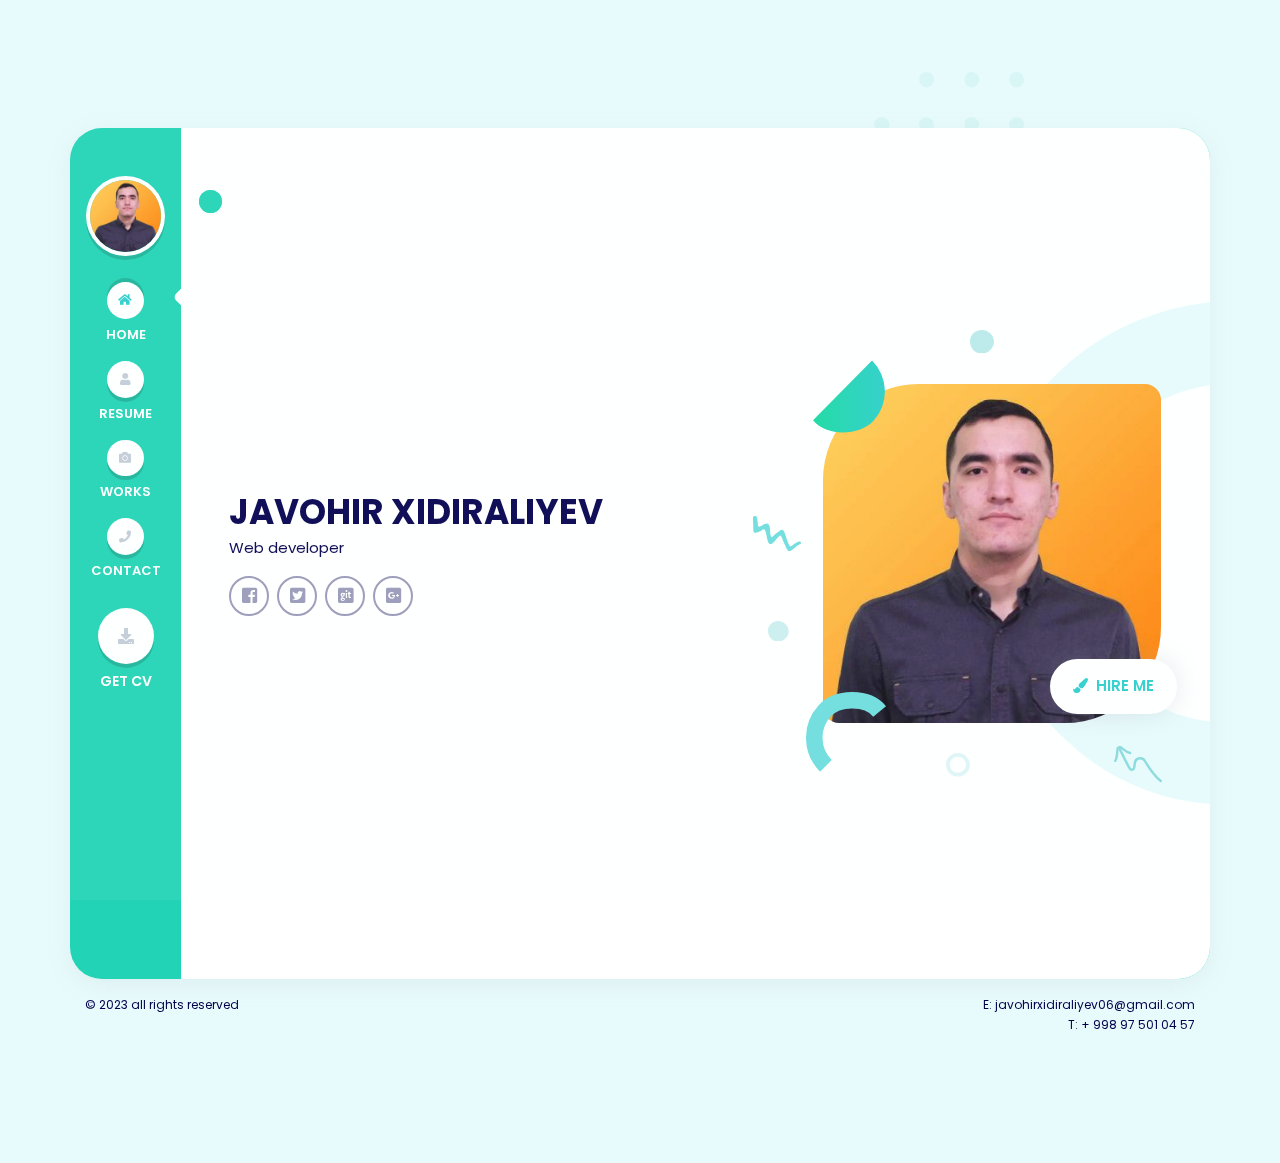
==== index.html @ e3185932 "first-commit" ====
<!DOCTYPE html>
<html lang="en">
   

<head>
      <!-- Metas -->
      <meta charset="utf-8">
      <title>Portfolio</title>
      <meta name="description" content="">
      <meta name="format-detection" content="telephone=no">
      <meta name="viewport" content="width=device-width, initial-scale=1.0">
      <!-- Css -->
      <link href="css/bootstrap.css" rel="stylesheet" type="text/css" media="all" />
      <link href="css/main.css" rel="stylesheet" type="text/css" media="all" />
      <link href="css/venobox.css" rel="stylesheet" type="text/css" media="all" />
      <link href="css/animate.css" rel="stylesheet" type="text/css" media="all"/>
      <link href="css/fonts.css" rel="stylesheet" type="text/css" media="all" />
      <link href="css/owl-carousel/owl.carousel.css" rel="stylesheet"  media="all"/>
      <link href="css/owl-carousel/owl.theme.css" rel="stylesheet"  media="all" />
      <link href="css/owl-carousel/owl.transitions.css" rel="stylesheet"  media="all" />
      <link href="http://fonts.googleapis.com/css?family=Poppins:300,400,500,600,700" rel="stylesheet">
      <link href="https://fonts.googleapis.com/css2?family=Indie+Flower&amp;display=swap" rel="stylesheet">
   </head>
   <body>
<div class="custom-cursor-holder">
      <div class="circle-cursor   circle-cursor-top">
    <span class="circle-cursor-inner"></span>
</div>
<div class="circle-cursor circle-cursor-bottom"></div>
</div>
       <div class="loader">
         <div class="loader-inner">
            <div class="bounce">
               <div class="bounce-circle"></div>
            </div>
         </div>
      </div>
      <div class="parallax" data-relative-input="true">
         <svg class="p7 circle-left-md layer"  data-name="circle-left" data-depth="-0.3" xmlns="http://www.w3.org/2000/svg" xmlns:xlink="http://www.w3.org/1999/xlink" viewBox="0 0 4221.94 4221.94">
            <defs>
               <linearGradient id="circle-left-md" x1="-97.67" y1="1854.34" x2="4123.1" y2="1854.34" gradientTransform="translate(2147.13 -625.51) rotate(48.1)" gradientUnits="userSpaceOnUse">
                  <stop offset="0" stop-color="#e8fbfc" stop-opacity="0"/>
                  <stop offset="0.26" stop-color="#e8fbfc" stop-opacity="0.01"/>
                  <stop offset="0.35" stop-color="#e7fbfc" stop-opacity="0.04"/>
                  <stop offset="0.41" stop-color="#e5fafb" stop-opacity="0.08"/>
                  <stop offset="0.47" stop-color="#e3f9fa" stop-opacity="0.15"/>
                  <stop offset="0.51" stop-color="#e0f9f9" stop-opacity="0.24"/>
                  <stop offset="0.55" stop-color="#ddf7f8" stop-opacity="0.35"/>
                  <stop offset="0.59" stop-color="#d9f6f6" stop-opacity="0.48"/>
                  <stop offset="0.59" stop-color="#d8f6f6" stop-opacity="0.5"/>
                  <stop offset="0.68" stop-color="#d8f6f6" stop-opacity="0.51"/>
                  <stop offset="0.72" stop-color="#d8f6f6" stop-opacity="0.54"/>
                  <stop offset="0.74" stop-color="#d8f6f6" stop-opacity="0.58"/>
                  <stop offset="0.76" stop-color="#d8f6f6" stop-opacity="0.65"/>
                  <stop offset="0.77" stop-color="#d8f6f6" stop-opacity="0.74"/>
                  <stop offset="0.79" stop-color="#d8f6f6" stop-opacity="0.85"/>
                  <stop offset="0.8" stop-color="#d8f6f6" stop-opacity="0.98"/>
                  <stop offset="0.8" stop-color="#d8f6f6"/>
               </linearGradient>
               <linearGradient id="circle-left-md-grd" y1="2110.97" x2="4221.94" y2="2110.97" gradientUnits="userSpaceOnUse">
                  <stop offset="0.58" stop-color="#e8fbfc"/>
                  <stop offset="0.85" stop-color="#e6fafb"/>
                  <stop offset="0.95" stop-color="#dff8f9"/>
                  <stop offset="1" stop-color="#d8f6f6"/>
               </linearGradient>
            </defs>
            <circle class="circle-left-md" cx="2110.97" cy="2110.97" r="2110.38"/>
         </svg>





         <svg class="p11 circle-left-sm layer"  data-name="circle-left" data-depth="0.3" xmlns="http://www.w3.org/2000/svg" xmlns:xlink="http://www.w3.org/1999/xlink" viewBox="0 0 4221.94 4221.94">
            <defs>
               <linearGradient id="circle-left-sm" x1="-97.67" y1="1854.34" x2="4123.1" y2="1854.34" gradientTransform="translate(2147.13 -625.51) rotate(48.1)" gradientUnits="userSpaceOnUse">
                  <stop offset="0" stop-color="#e8fbfc" stop-opacity="0"/>
                  <stop offset="0.26" stop-color="#e8fbfc" stop-opacity="0.01"/>
                  <stop offset="0.35" stop-color="#e7fbfc" stop-opacity="0.04"/>
                  <stop offset="0.41" stop-color="#e5fafb" stop-opacity="0.08"/>
                  <stop offset="0.47" stop-color="#e3f9fa" stop-opacity="0.15"/>
                  <stop offset="0.51" stop-color="#e0f9f9" stop-opacity="0.24"/>
                  <stop offset="0.55" stop-color="#ddf7f8" stop-opacity="0.35"/>
                  <stop offset="0.59" stop-color="#d9f6f6" stop-opacity="0.48"/>
                  <stop offset="0.59" stop-color="#d8f6f6" stop-opacity="0.5"/>
                  <stop offset="0.68" stop-color="#d8f6f6" stop-opacity="0.51"/>
                  <stop offset="0.72" stop-color="#d8f6f6" stop-opacity="0.54"/>
                  <stop offset="0.74" stop-color="#d8f6f6" stop-opacity="0.58"/>
                  <stop offset="0.76" stop-color="#d8f6f6" stop-opacity="0.65"/>
                  <stop offset="0.77" stop-color="#d8f6f6" stop-opacity="0.74"/>
                  <stop offset="0.79" stop-color="#d8f6f6" stop-opacity="0.85"/>
                  <stop offset="0.8" stop-color="#d8f6f6" stop-opacity="0.98"/>
                  <stop offset="0.8" stop-color="#d8f6f6"/>
               </linearGradient>
               <linearGradient id="circle-left-sm-grd" y1="2110.97" x2="4221.94" y2="2110.97" gradientUnits="userSpaceOnUse">
                  <stop offset="0.58" stop-color="#e8fbfc"/>
                  <stop offset="0.85" stop-color="#e6fafb"/>
                  <stop offset="0.95" stop-color="#dff8f9"/>
                  <stop offset="1" stop-color="#d8f6f6"/>
               </linearGradient>
            </defs>
            <circle class="circle-left-sm" cx="2110.97" cy="2110.97" r="2110.38"/>
         </svg>
         <svg class="p9 dott-arrow layer" data-name="dott-arrow" data-depth="0.3" xmlns="http://www.w3.org/2000/svg" viewBox="0 0 273.54 478.48">
            <path class="dott-arrow" d="M273.54,9.21a8.41,8.41,0,0,1-8.46,8.49c-4.15,0-8.49-4.73-8.48-9.26,0-4.95,3.68-8.44,8.89-8.43C270.19,0,273.64,4,273.54,9.21Z"/>
            <path class="dott-arrow" d="M171.07,316.18c.05,5.2-3.37,8.9-8.32,9s-8.58-3.57-8.62-8.71c0-4.72,4.42-9.18,9-9C167.07,307.59,171,312,171.07,316.18Z"/>
            <path class="dott-arrow" d="M8.77,273.54c-5,0-8.76-3.52-8.77-8.05,0-5.19,3.49-8.87,8.44-8.89,4.52,0,9.26,4.33,9.25,8.48C17.69,270,13.91,273.58,8.77,273.54Z"/>
            <path class="dott-arrow" d="M171.07,111.45c0,4.59-4.32,8.94-8.67,8.79s-8.26-4.41-8.27-8.85a8.82,8.82,0,0,1,8.57-8.91C167.63,102.54,171.09,106.25,171.07,111.45Z"/>
            <path class="dott-arrow" d="M162.66,0c5,0,8.4,3.63,8.41,8.85,0,4.14-4.28,8.7-8.31,8.83s-8.66-4.61-8.63-8.95C154.17,3.54,157.66,0,162.66,0Z"/>
            <path class="dott-arrow" d="M102.51,368.07c-.07-4.33,4.45-9,8.79-9s8.8,4.07,8.94,8.27-4.53,9.2-9,9.4C107.42,376.9,102.58,372.08,102.51,368.07Z"/>
            <path class="dott-arrow" d="M273.54,316.87a8.47,8.47,0,0,1-16.94,0c-.05-4.62,4.5-9.4,8.92-9.38S273.57,311.77,273.54,316.87Z"/>
            <path class="dott-arrow" d="M8.35,325.19c-4.14-.1-8.34-4.55-8.35-8.86s4.78-9,9-8.87c3.95.08,8.71,5.16,8.7,9.28S12.81,325.29,8.35,325.19Z"/>
            <path class="dott-arrow" d="M273.54,111.28c0,5.07-3.58,8.91-8.4,9-3.93,0-8.45-4.57-8.54-8.72a8.78,8.78,0,0,1,8.89-9C270,102.52,273.51,106.32,273.54,111.28Z"/>
            <path class="dott-arrow" d="M51.66,111.22c0-4.79,3.8-8.79,8.19-8.7a8.76,8.76,0,0,1,8.75,8.71c.06,4.56-4.28,9.11-8.6,9C55.16,120.14,51.61,116.31,51.66,111.22Z"/>
            <path class="dott-arrow" d="M111.3,51.66c5,0,8.89,3.59,8.94,8.4.05,4.4-4.34,8.59-9,8.54-4.47,0-8.59-4-8.7-8.34A8.4,8.4,0,0,1,111.3,51.66Z"/>
            <path class="dott-arrow" d="M8.88,171.07c-5.14,0-8.85-3.51-8.87-8.41a8.51,8.51,0,0,1,8.84-8.53c4.12,0,8.67,4.26,8.82,8.28S13.2,171.07,8.88,171.07Z"/>
            <path class="dott-arrow" d="M51.66,316.56c.07-4.9,3.92-9,8.44-9.05,4.37,0,8.65,4.55,8.5,9.1-.17,5.13-3.88,8.77-8.75,8.57A8.27,8.27,0,0,1,51.66,316.56Z"/>
            <path class="dott-arrow" d="M171.07,214.09a8.35,8.35,0,0,1-8.36,8.53,8.73,8.73,0,0,1-8.58-8.81c0-4.81,4-8.9,8.64-8.75C167.78,205.23,171.14,208.89,171.07,214.09Z"/>
            <path class="dott-arrow" d="M111.29,273.54a8.39,8.39,0,0,1-8.71-8.59c.11-4.56,4.22-8.33,9.12-8.35,3.93,0,8.6,4.66,8.54,8.56C120.18,270,116.34,273.56,111.29,273.54Z"/>
            <path class="dott-arrow" d="M120.21,111.34c0,3.9-5.25,9-9,8.88-4-.16-8.57-4.78-8.65-8.73-.09-4.27,4.45-8.91,8.77-9S120.23,107.08,120.21,111.34Z"/>
            <path class="dott-arrow" d="M120.21,316.2c.13,4.23-4.46,8.91-8.78,9s-8.9-4.54-8.92-8.83c0-4,4.43-8.59,8.52-8.87C114.8,307.19,120.09,312.23,120.21,316.2Z"/>
            <path class="dott-arrow" d="M171.07,367.72c.05,4.31-4.48,9.14-8.49,9s-8.43-4.77-8.45-8.74c0-5.16,3.39-8.83,8.32-8.94S171,362.63,171.07,367.72Z"/>
            <path class="dott-arrow" d="M273.54,368.1c-.05,4.32-4.22,8.63-8.36,8.66s-8.56-4.75-8.58-9.16a8.33,8.33,0,0,1,8.72-8.51C270.28,359.27,273.6,362.91,273.54,368.1Z"/>
            <path class="dott-arrow" d="M120.24,419.2c0,4-4.69,8.46-8.85,8.47-4.48,0-8.83-4.31-8.87-8.84s3.79-8.08,8.76-8.1S120.24,414.38,120.24,419.2Z"/>
            <path class="dott-arrow" d="M213.51,171.07c-5.36-.1-7.83-3-7.72-9,.1-5.3,3-8.07,8.35-8a8.9,8.9,0,0,1,8.57,8.38C222.79,167.42,218.76,171.17,213.51,171.07Z"/>
            <path class="dott-arrow" d="M162.51,478.48c-5.51,0-8.34-2.7-8.38-7.93,0-4.8,3.83-8.94,8.39-9a8.56,8.56,0,0,1,8.55,8.78C171.1,475.87,168.34,478.5,162.51,478.48Z"/>
            <path class="dott-arrow" d="M205.79,367.79c0-4.83,3.48-8.68,8-8.72a9.12,9.12,0,0,1,8.91,8.71c.1,3.91-5.08,9.13-9,9C209.26,376.71,205.83,372.8,205.79,367.79Z"/>
            <path class="dott-arrow" d="M265,410.73c5,0,8.54,3.27,8.57,8,0,5.24-3.35,8.89-8.3,9a8.47,8.47,0,1,1-.27-16.94Z"/>
            <path class="dott-arrow" d="M273.54,265.1c0,5-3.32,8.45-8.11,8.44-5.21,0-8.82-3.44-8.83-8.43a8.47,8.47,0,1,1,16.94,0Z"/>
            <path class="dott-arrow" d="M205.79,8.61A8.29,8.29,0,0,1,213.9,0a9.15,9.15,0,0,1,8.78,8.84c0,4.27-4.13,8.51-8.54,8.69C209.32,17.73,205.81,14,205.79,8.61Z"/>
            <path class="dott-arrow" d="M265,478.48a8.17,8.17,0,0,1-8.37-8.74,8.51,8.51,0,0,1,8.3-8.18c5-.13,8.74,3.88,8.64,9.19S270.66,478.51,265,478.48Z"/>
            <path class="dott-arrow" d="M60.08,273.54a8.47,8.47,0,1,1,.1-16.94,8.47,8.47,0,1,1-.1,16.94Z"/>
            <path class="dott-arrow" d="M106,169.29c-3.43-3-4.17-6.6-2.21-10.65,1.65-3.44,4.57-4.75,8.32-4.51,4.09.26,6.36,2.73,7.66,6.28,2,5.47-3,10.65-10.21,10.65C108.44,170.38,107,170.25,106,169.29Z"/>
            <path class="dott-arrow" d="M8.52,205.79c5.23,0,9.27,3.57,9.22,8.15,0,3.94-4.65,8.59-8.69,8.75-4.26.16-9-4.4-9-8.73A8.29,8.29,0,0,1,8.52,205.79Z"/>
            <path class="dott-arrow" d="M273.54,60.11a8.28,8.28,0,0,1-8.17,8.49c-5.19-.06-8.79-3.56-8.77-8.52A8.18,8.18,0,0,1,265,51.66C270.25,51.62,273.54,54.85,273.54,60.11Z"/>
            <path class="dott-arrow" d="M273.54,162.56a8.47,8.47,0,1,1-8.67-8.42A8.2,8.2,0,0,1,273.54,162.56Z"/>
            <path class="dott-arrow" d="M111.36,222.68c-4.33,0-8.94-4.67-8.84-9s4.34-8.46,8.7-8.51c4-.06,8.82,4.44,9,8.42S115.55,222.68,111.36,222.68Z"/>
            <path class="dott-arrow" d="M51.66,367.69a8.28,8.28,0,0,1,8.26-8.6c4.9-.15,8.57,3.53,8.68,8.69.08,4.07-4.35,8.82-8.38,9C56,376.92,51.71,372.43,51.66,367.69Z"/>
            <path class="dott-arrow" d="M213.86,102.52c4.32,0,8.9,4.67,8.82,9s-4.59,8.84-8.51,8.78c-4.84-.08-8.42-3.92-8.38-9S209.34,102.5,213.86,102.52Z"/>
            <path class="dott-arrow" d="M162.74,410.73a8.4,8.4,0,0,1,8.33,8.8,8.47,8.47,0,1,1-8.33-8.8Z"/>
            <path class="dott-arrow" d="M154.13,59.87a8.47,8.47,0,1,1,8,8.73A8.21,8.21,0,0,1,154.13,59.87Z"/>
            <path class="dott-arrow" d="M205.79,316.58c0-5.14,3.76-9.3,8.23-9.12,4,.15,8.6,4.8,8.66,8.76s-4.4,9-8.33,8.95S204.78,321.8,205.79,316.58Z"/>
            <path class="dott-arrow" d="M205.79,265a8.18,8.18,0,0,1,8.66-8.44,8.58,8.58,0,0,1,8.26,8.66c-.15,4.86-4,8.36-9.08,8.28S205.77,270.62,205.79,265Z"/>
            <path class="dott-arrow" d="M162.58,273.54a8.47,8.47,0,1,1,8.49-8.64A8.35,8.35,0,0,1,162.58,273.54Z"/>
            <path class="dott-arrow" d="M60.3,205.79c5.38,0,8.36,3,8.3,8.16a8.6,8.6,0,0,1-8.72,8.65A8.3,8.3,0,0,1,51.66,214C51.63,208.42,54.45,205.75,60.3,205.79Z"/>
            <path class="dott-arrow" d="M205.79,419.15c0-5.63,2.55-8.36,7.86-8.42,5.06-.05,9.2,3.74,9,8.29s-4,8.6-8.34,8.65A8.19,8.19,0,0,1,205.79,419.15Z"/>
            <path class="dott-arrow" d="M273.54,214.09c-.07,4.75-3.93,8.75-8.29,8.59a8.85,8.85,0,0,1-8.65-8.78c.14-4.86,3.83-8.2,9-8.11C271,205.88,273.62,208.63,273.54,214.09Z"/>
            <path class="dott-arrow" d="M60.09,171.07a8.47,8.47,0,1,1,8.51-8.32A8.17,8.17,0,0,1,60.09,171.07Z"/>
            <path class="dott-arrow" d="M205.79,213.73c0-5,3.61-8.67,8.3-8.52,4.4.13,8.59,4.34,8.59,8.62s-4.67,8.95-9,8.85C209.14,222.58,205.76,218.76,205.79,213.73Z"/>
            <path class="dott-arrow" d="M162.4,154.13c4.9-.08,8.54,3.59,8.67,8.72a8.47,8.47,0,1,1-8.67-8.72Z"/>
            <path class="dott-arrow" d="M205.79,60c0-5.5,2.76-8.31,8.08-8.31a8.39,8.39,0,0,1,8.74,8.63,9,9,0,0,1-8.77,8.31A8.27,8.27,0,0,1,205.79,60Z"/>
            <path class="dott-arrow" d="M205.79,470.27c0-4.92,3.59-8.72,8.1-8.68,4.32,0,8.86,4.67,8.79,9-.08,4.54-3.87,7.94-8.84,7.94C208.48,478.48,205.74,475.69,205.79,470.27Z"/>
            <path class="dott-arrow" d="M106,169.29a4.85,4.85,0,0,1,3.56,1.77C108.05,171.16,106.7,170.9,106,169.29Z"/>
         </svg>
      </div>
      <div id="wrapper" class="wrapper home">
      <div class="container  spacer-xlg">
         <div class="row bg-primary-2 radius-2 shadow-lg">
            <div class="col-lg-1 pl-lg-0 pr-lg-0  mb-lg-5">
               <div class="sticky-lg-top">
                  <header class="pl-lg-3 pt-6 pb-lg-6 text-center">
                     <div class="position-relative d-inline-block">
                        <a  class="mb-menu position-absolute" href="#"></a>
                     <a class="d-inline-block" href="index.html">
                        <div class="profile-image">
                           <img class="rounded-circle img-sm shadow-h" src="assets/img/profile-circle.png" alt="Image">
                        </div>
                     </a>
                  </div>
                     <div class="mt-2 mb-3 mb-lg-4">
                           <!-- <h6 class="text-white font-alt mb-0 h5  font-weight-600"></h6> -->
                        </div>
                     <nav id="main-nav" class="main-nav">
                        <ul class="pl-0 mb-4 mb-lg-0">
                           <li class="active current">
                              <a href="index.html">
                              <span class=" btn-round btn-round-sm d-inline-block radius-2 shadow-h">
                              <i class="fa fa-home btn-icon-inner" ></i>
                              </span>
                              <span class="font-weight-600  text-uppercase  d-block text-white">Home</span>
                              </a>
                           </li>
                           <li>
                              <a class="" href="about.html">
                              <span class="  btn-round btn-round-sm d-inline-block radius-2 shadow-h">
                              <i class="fa fa-user btn-icon-inner " ></i>
                              </span>
                              <span class="font-weight-600 text-uppercase  d-block text-white">Resume</span>
                              </a>
                           </li>
                           <li>
                              <a class="" href="work.html">
                              <span class="btn-round btn-round-sm d-inline-block radius-2 shadow-h">
                              <i class="fa fa-camera btn-icon-inner" ></i>
                              </span>
                              <span class="font-weight-600  text-uppercase  d-block text-white">Works</span>
                              </a>
                           </li>
                           
                           <li>
                              <a class=" " href="#">
                              <span class=" btn-round btn-round-sm d-inline-block radius-2 shadow-h">
                              <i class="fa fa-phone btn-icon-inner" ></i>
                              </span>
                              <span class="font-weight-600  text-uppercase  d-block text-white">Contact</span>
                              </a>
                           </li>
                        </ul>

                        <div class="text-center mt-4 d-none d-lg-block ">
                        <a href="#">
                        <span class=" btn-round btn-round-md d-inline-block radius-2 shadow-h">
                        <i class="fa fa-download btn-icon-inner" ></i>
                        </span>
                        <span class="font-weight-600 font-size-14 text-uppercase  d-block text-white">Get cv</span>
                        </a>
                     </div>
                     </nav>
                     
                  </header>
               </div>
            </div>
            <div class="col-lg-11  pr-0 pl-lg-3 pl-0">
               <section  class="bg-white min-h radius-half spacer-xl-top spacer-xl-bottom position-relative " >
                  <svg class=" p6 d-lg-block d-none" data-name="half-circle-fade" xmlns="http://www.w3.org/2000/svg" viewBox="0 0 155.76 153.36">
                     <path class="half-circle-fade" d="M77.46,140.7c-34,1.72-63.17-23.15-64.95-64.84-1.51-35.63,28.42-63.32,64-63.4a66.66,66.66,0,0,1,66.72,63.46C144.78,106.64,111,143.93,77.46,140.7Z"/>
                  </svg>
                  <div class="row align-items-center">
                     <div class="col-md-6 col-lg-6 text-left mb-4 mb-lg-0">
                        <h1 class=" font-weight-700 mb-0 text-uppercase font-size-36">Javohir Xidiraliyev
                        </h1>
                        <p class="mb-0 lead">Web developer</p>
                        <ul class="list-inline  mb-0 mt-3">
                           <li class="list-inline-item  radius-2 mr-1 mb-2 mb-lg-0">
                              <a class=" btn btn-round brd btn-icon" href="#">
                              <i class="fab fa-facebook-square btn-icon-inner"></i>
                              </a>
                           </li>
                           <li class="list-inline-item mr-1  radius-2 mb-2 mb-lg-0">
                              <a class=" btn btn-round brd btn-icon" href="#">
                              <i class="fab fa-twitter-square btn-icon-inner"></i>
                              </a>
                           </li>
                           <li class="list-inline-item mr-1  radius-2 mb-2 mb-lg-0">
                              <a class=" btn btn-round brd btn-icon" href="#">
                              <i class="fab fa-git-square btn-icon-inner"></i>
                              </a>
                           </li>
                           <li class="list-inline-item  radius-2  mb-2 mb-lg-0">
                              <a class=" btn btn-round brd btn-icon" href="#">
                              <i class="fab fa-google-plus-square btn-icon-inner"></i>
                              </a>
                           </li>
                        </ul>
                     </div>
                     <div class="col-lg-6 col-md-6">
                        <div class="profile-image">
                           <div class="position-relative">
                                 <img class=" w-lg-75 w-100 ml-lg-7"  src="assets/img/profile.jpg" alt="Image">
                              <a href="#" class="btn right-5 bottom-5 text-uppercase btn-white position-absolute radius-2 shadow-md font-size-15 font-weight-600 z-index-1">
                              <i class="fa fa-paint-brush mr-2"></i>Hire Me
                              </a>
                              <svg class="arrow position-absolute bottom-m-60 right-0 top-move d-lg-block d-none" data-name="arrow" xmlns="http://www.w3.org/2000/svg" viewBox="0 0 77.97 58.9">
                                 <path class="arrow" d="M76,56.9c-9.56-7.43-18.44-20.18-25.92-32.79a8.76,8.76,0,0,0-16.17,3.18c-.38,2.54-.7,5.07-1,7.56a4,4,0,0,1-7.44,1.62c-2.16-3.76-4.2-7.59-6.19-11.44C16.57,19.79,11,8.81,8.52,3.37"/>
                                 <path class="arrow" d="M26.15,11.31C20.21,10.16,16.34,6.22,12,2.84A4,4,0,0,0,5.5,6C5.31,12.39,4.5,20,2,24.09"/>
                              </svg>
                           </div>
                           <div class="abstract-shape d-lg-block d-none">
                              <svg class="position-absolute p1 move-left" data-name="zigzag-shape"  xmlns="http://www.w3.org/2000/svg" viewBox="0 0 72.54 53.18">
                                 <path class="zigzag-shape" d="M36.05,25.72c1.34-1,2.64-2,4-3,4-2.78,5.62-2.39,7.54,2.17,1.28,3,2.12,6.28,3.23,9.4,1,2.81,2,5.64,3.21,8.36,1.71,3.79,2.27,3.83,5.89,1.41,2.21-1.48,4.45-2.91,6.75-4.25a11.17,11.17,0,0,1,3.22-1.25,2.09,2.09,0,0,1,2.46,1.25,1.79,1.79,0,0,1-1,2.48c-4.71,2.28-8.32,6-12.51,9-4,2.82-4.88,2.53-7.89-1.74-1.15-2.57-2.19-5.18-3.47-7.69-2.21-3.47-2.58-7.74-4.88-11.16-.35-.45-.62-1-1.25-1.14a3.36,3.36,0,0,0-1.11.36,10.36,10.36,0,0,0-1.5,1.31c-3.09,2.6-5.16,6.1-8,8.9-3.94,3.91-6.82,2.87-8.44-2.3-1.53-4.93-1.89-10.08-3.49-15-1.08-3.31-2.69-3.69-4.92-1.62s-5.18,3-8,3.87C3.27,26,.58,25.42.51,22,.38,16.19.16,10.38,0,4.57,0,2.77-.22.19,2.67,0s3.41,2,3.74,4.3c.42,3,.67,5.94,1,8.91.32,2.78,1.51,3.92,4.35,2.32,1.88-1.06,3.7-2.23,5.57-3.29,3.94-2.22,6.71-.93,7.82,3.44s.28,8.65,1.42,12.86,1.55,4.19,4.57,1.36C32.72,28.44,34,26.65,36.05,25.72Z"/>
                              </svg>
                              <svg class=" position-absolute p2 scale-move" data-name="circle-filled "  xmlns="http://www.w3.org/2000/svg" viewBox="0 0 36.76 36.08">
                                 <path class="circle-filled" d="M18.26,36C8.72,36.51.51,29.52,0,17.81-.41,7.8,8,0,18,0A18.72,18.72,0,0,1,36.74,17.83C37.17,26.46,27.67,36.93,18.26,36Z"/>
                              </svg>
                              <svg class=" position-absolute p2-2 scale-move" data-name="circle-filled" xmlns="http://www.w3.org/2000/svg" viewBox="0 0 36.76 36.08">
                                 <path class="circle-filled" d="M18.26,36C8.72,36.51.51,29.52,0,17.81-.41,7.8,8,0,18,0A18.72,18.72,0,0,1,36.74,17.83C37.17,26.46,27.67,36.93,18.26,36Z"/>
                              </svg>
                              <svg class="position-absolute p3 scale-move" data-name="circle"  xmlns="http://www.w3.org/2000/svg" viewBox="0 0 43.76 43.08">
                                 <path class="circle" d="M22.26,40C12.72,40.51,4.51,33.52,4,21.81,3.59,11.8,12,4,22,4A18.72,18.72,0,0,1,40.74,21.83C41.17,30.46,31.67,40.93,22.26,40Z" transform="translate(-0.5 -0.5)"/>
                              </svg>
                              <svg class="position-absolute p4  half-circle-move" data-name="half-circle-str" xmlns="http://www.w3.org/2000/svg" viewBox="0 0 150.07 149.49">
                                 <path class="half-circle-str" d="M37.44,138.5A74.54,74.54,0,0,1,34.86,35.57c23.08-25.51,79.31-28.25,103.25.79"/>
                              </svg>
                              <svg class="position-absolute p5 bottom-move" data-name="half-circle "  xmlns="http://www.w3.org/2000/svg" xmlns:xlink="http://www.w3.org/1999/xlink" viewBox="0 0 150.07 149.49">
                                 <defs>
                                    <linearGradient id="linear-gradient" x1="20.51" y1="42.35" x2="170.58" y2="42.35" gradientTransform="translate(170.58 117.09) rotate(180)" gradientUnits="userSpaceOnUse">
                                       <stop offset="0" stop-color="#2ecece"/>
                                       <stop offset="1" stop-color="#16da9d"/>
                                    </linearGradient>
                                 </defs>
                                 <path class="half-circle " d="M112.63,11a74.55,74.55,0,0,1,2.58,102.94C92.12,139.43,35.9,142.17,12,113.13"/>
                              </svg>
                           </div>
                        </div>
                     </div>
                     </div>
               </section>
               </div>
            </div>
            <footer class="mt-3">
               <div class="row mt-2 justify-content-center ">
                  <div class="col-md-6">
                     <div class="text-left shadow-inner radius-2 ">
                        <p class="font-size-12 mb-0 ">© 2023 all rights reserved</p>
                     
                     </div>
                  </div>
                  <div class="col-md-6 mt-2 mt-lg-0 text-md-right">
                        <p class="mb-0 font-size-12">E: javohirxidiraliyev06@gmail.com</p>
                        <p class="mb-0 font-size-12">T: + 998 97 501 04 57</p>
               </div>
               </div>
            </footer>
         </div>
         <a class="scroll-to-top  scroll" href="#wrapper">
         <span class=" btn-round btn-round-sm d-inline-block radius-2 shadow-h">
         <i class="fas fa-arrow-up  btn-icon-inner"></i>
         </span>
         </a>
      </div>
      <!-- End wrapper-->
      <!--Javascript-->
      <script src="js/jquery-1.12.4.min.js"></script>
      <script src="js/bootstrap.min.js"></script>
      <script src="js/smooth-scroll.js"></script>
      <script src="js/venobox.js"></script>
      <script src="js/owl.carousel.js"></script>
      <script src="js/placeholders.min.js"></script>
      <script src="js/parallax.js"></script>
      <script src="js/jquery.easy-pie-chart.js"></script>
      <script src="js/script.js"></script>

   </body>


</html>
---- css/main.css ----
/* 

It's me - Premium Resume/ CV/ Vcard Html Template
Copyright 2022  www.mutationmedia.net 
Created by : mutationthemes  

*/

/* Table of Content ================================================== 

1.Preloader
2.Site wrapper
3.Home 
4.Resume 
5.Portfolio 
6.Blog
7.Contact
8.Miscellaneous
11.Mediaqueries


/*Preloader*/

.loader {
   background: #e8fbfc;
   bottom: 0;
   height: 100%;
   left: 0;
   position: fixed;
   right: 0;
   top: 0;
   width: 100%;
   z-index: 10000;
}
.loader-inner {
   left: 0;
   position: absolute;
   top: 50%;
   width: 100%;
   text-align: center;
   transform: translateY(-50%);
   -webkit-transform: translateY(-50%);
   -moz-transform: translateY(-50%);
   -ms-transform: translateY(-50%);
   -o-transform: translateY(-50%);
}
.bounce{
  position: relative;
  width: 3.125rem;
  height: 3.125rem;
  margin: 6.25rem auto;
  border-radius: 3em;
}
.bounce-circle {
  width: 3.75rem;
  height: 3.75rem;
  background-color: #6edddf;
  border-radius: 100%;
  -webkit-animation: sk-scaleout 1.0s infinite ease-in-out;
  animation: sk-scaleout 1.0s infinite ease-in-out;
  position: absolute;
  top: 0.6875rem;
  left: 0.6875rem;
}
@-webkit-keyframes sk-scaleout {
  0% { -webkit-transform: scale(0) }
  100% {
    -webkit-transform: scale(1.1);
    opacity: 0;
  }
}
@keyframes sk-scaleout {
  0% { 
    -webkit-transform: scale(0);
    transform: scale(0);
  } 100% {
    -webkit-transform: scale(1.1);
    transform: scale(1.1);
    opacity: 0;
  }
}

/*End preloader*/

/*Site wrapper*/

.wrapper {
    position: relative;
}

/*End site wrapper*/

/*Home*/

.zigzag-shape{
  fill:#6edddf;
}
.circle-filled{
  fill:#a9e5e6;
}
.circle{
  fill:none;
  stroke:#a9e5e6;
  stroke-miterlimit:10;
  stroke-width:0.4375rem;
}
.half-circle-str{
  fill:none;
  stroke:#6edddf;
  stroke-miterlimit:10;
  stroke-width:1.9375rem;
}
.half-circle {
  fill:url(#linear-gradient);
  stroke-miterlimit:10;
  stroke-width:1.9375rem;
  stroke:none;
}
.half-circle-fade{
  fill:none;
  stroke:#e8fbfc;
  stroke-miterlimit:10;
  stroke-width:1.5625rem;
}
.p1 {
  left: 12%;
  top: 39%;
  max-width: 3rem;
  z-index: 1;
}
.p2 {
  left: 57%;
  top: -16%;
  max-width: 1.5rem;
  z-index: 1;
  opacity: .8
}
.p2-2 {
  left: 15%;
  top: 70%;
  max-width: 1.3rem;
  opacity: .6;
  z-index: 1;
}
.p3 {
  left: 52%;
  top: 109%;
  max-width: 1.5rem;
  opacity: .35;
  z-index: 1;
}
.p4 {
  left: 23%;
  top: 91%;
  max-width: 5rem;
  z-index: 1;
}
.p5 {
  left: 23%;
  top: -9%;
  max-width: 5.5rem;
  z-index: 1;
}
.p6{
  right: -28%;
  top: 50%;
  transform: translateY(-50%);
  max-width: 32rem;
  z-index: -1;
  position: absolute;
}
.parallax .p7 {left: 10%;
  top: 25%;
  max-width: 30rem;
  z-index: -1;
}
.parallax .p8 {right: 1%;
  top: -7%;
  max-width: 63rem;
  z-index: -1;
}
.p9 {
  right: 20%;
  top: 8%;
  max-width: 15rem;
  z-index: -1;
  position: fixed;
}
.p10 {
  left: 9%;
  top: 71%;
  max-width: 14rem;
  z-index: -1;
}
.parallax .p11 {
  left: 10%;
  top: 20%;
  max-width: 7rem;
  z-index: 1;
}
.parallax {
  position: fixed;
  left: 0;
  top: 0;
  height: 100%;
  width: 100%;
}
.dott-arrow{
  fill:#d8f6f6;
}
.profile-image .img-sm {
  display: inline-block;
  border: 0.25rem solid #fff;
}
.top-move {
  animation: topMove 2s linear 0s infinite alternate;
}
@keyframes topMove {
  0% {
    transform: translateY(-1.25rem);
  }
  100% {
    transform: translateY(0.3125rem);
  }
}
.bottom-move {
  animation: bottomMove 2s linear 0s infinite alternate;
}
@keyframes bottomMove {
  0% {
    transform: translateY(1.25rem);
  }
  100% {
    transform: translateY(-0.3125rem);
  }
}
.move-left {
  animation: leftMove 2s linear 0s infinite alternate;
}
@keyframes leftMove {
  0% {
    transform: translateX(-0.3125rem);
  }
  100% {
    transform: translateX(1.5625rem);
  }
}
.half-circle-move {
  animation: halfCircleMove 10s infinite linear;
}
@keyframes halfCircleMove {
  0% {
    transform: rotate(0deg);
  }
  100% {
    transform: rotate(360deg);
  }
}
.scale-move {
  animation: scaleMove 2s linear 0s infinite alternate;
}

@keyframes scaleMove {
  0% {
    transform: scale(1);
  }
  100% {
    transform: scale(1.5);
  }
}
.circle-left-md{
  stroke-miterlimit:10;
  stroke-width:1.13px;
  fill:url(#circle-left-md);
  stroke:url(#circle-left-md-grd);
}
.circle-left-sm{stroke-miterlimit:10;
  stroke-width:0.070625rem;
  fill:url(#circle-left-sm);
  stroke:url(#circle-left-sm-grd);
}
.arrow{fill:none;
  stroke:#8adadc;
  stroke-linecap:round;
  stroke-linejoin:round;
  stroke-width:0.25rem;
  max-width: 3rem;
}
.profile-image img {
  border-radius: 6rem 1rem 6rem 1rem;
}
.main-nav ul{
  list-style: none;
}
.main-nav li {
  margin-bottom: .8rem;
}
.main-nav li:last-child{
  margin-bottom: 0;
}
.main-nav li a{
  display: block;
  font-size: 0.8125rem;
}

/*End home */

/*Resume */

.main-title:before{
  content:"";
  position: absolute;
  width: 1.5rem;
  height: 1.5rem;
  left: 0;
  top: 50%;
  transform: translateY(-50%);
  background: #6edddf;
  border-radius: .6rem 0.3rem .3rem 0.3rem;
  z-index: -1;
}
.main-info {
  border-radius:1rem;
  background-image: repeating-linear-gradient(135deg, #16da9d, #16da9d 10px, #FFF 0px, #FFF 20px, #6edddf 0px, #6edddf 30px, #FFF 0px, #FFF 40px);
  padding: .6rem;
}
.main-info ul {
  line-height: 2rem;
  background: white;
  padding: 2rem 3rem;
  border-radius:  1rem;
}
ul.list-space li:last-child{
  margin-right:0;
}
.easyPieChart {
  position: relative;
  text-align: center;
}
.easyPieChart canvas {
  position: absolute;
  top: 0;
  left: 0;
}
.res-block-inner{
  background: #ffffff;
  border-left: 0.25rem solid;
  border-radius: 0.25rem;
  padding: 0.5rem 1rem;
  box-shadow: 0.03125rem 0.125rem 0.0625rem rgba(0,0,0,.1);
  max-width: 75%;
}
.res-block-inner.edc{
  border-color: #6edddf;
}
.res-block-inner.exp{
  border-color: #22d4b5;
}
.res-block-inner.edc .res-count{
  background-color: #6edddf;
}
.res-block-inner.exp .res-count{
  background-color: #22d4b5;
}
.res-block-inner.current{
  box-shadow: 0.25rem 0.375rem 1.25rem rgba(0,0,0,.08); 
} 
.res-block-inner.current .res-count{
  font-size: 0.6rem;
  width: auto;
  height: auto;
  color: #fff;
  padding: 0 .7rem;
} 
.res-count{
  font-size: 0.6rem;
  width: 1.5rem;
  height: 1.5rem;
  color: #fff;
  display: inline-block;
  border-radius: 2rem;
  text-align: center;
  line-height: 1.7rem;
  font-weight: 500;
}
.divider{
  fill:none;
  stroke:rgba(3, 0, 78, .1);
  stroke-linecap:round;
  stroke-miterlimit:10;
  stroke-width:0.15625rem;
}
.profile-name{
  position: absolute;
  bottom: 10%;
  left: 22%;
  z-index: 2;
  color: red;
  text-align: left;
}
.radius-8{
  border-radius: .8rem
}
.quote-icon{
  isolation:isolate;
}
.quote-icon-shadow{
  opacity:0.1;
  mix-blend-mode:multiply;
}
.quote-icon-inner{
  fill:#fff;
}
.border-box{
  border: 0.0625rem solid rgba(3, 0, 78,.1);
  display: inline-block;
  border-radius: .2rem;
  background-color: #ffffff;
  padding:.5rem 0rem .4rem 1rem;
}
.border-box i{
  display: inline-block;
}
.border-box h5{
  padding: .5rem 2rem .4rem 1rem;
  position: relative;
  border-left: 1px solid rgba(3, 0, 78,.1);
}
.rating{
  float:left;
  margin-top:0.0625rem
}
.rating span:first-child{
  margin-left: 0;
}
.rating span{
  background:#03004e;
  border-radius:100%;
  -webkit-border-radius: 100%;
  -moz-border-radius: 100%;
  -ms-border-radius: 100%;
  -o-border-radius: 100%;
  width:0.75rem;
  height:0.75rem;
  display:inline-block;
  margin-left: 0.4375rem;
}
.skills-list.dsg .progress .percentage {
  background-color: #6edddf;
}
.skills-list.prg .progress .percentage {
  background-color: #22d4b5;
}
.skills-list.dsg .progress {
  border-color: #6edddf;
}
.skills-list.prg .progress {
  border-color: #22d4b5;
}
.skills-list .percentage span {
  color: #03004e;
  font-size: 0.625rem;
  right: 0;
  position: absolute;
  text-transform: uppercase;
  top: -1.4375rem;
  z-index: 1;
}
.progress {
  display: block;
  height: 0.625rem;
  position: relative;
  width: 100%;
  overflow: visible;
  border-radius: 3rem;
  border: 0.0625rem solid;
  background: transparent;
}
.skill.des .progress .percentage {
  background-color: #6c757d;
}
.skill.dev .progress .percentage {
  background-color: #f56c6d;
}
.skill.prs .progress .percentage {
  background-color: #212529;
}
.progress .percentage {
  border-radius: 2em;
  left: 0.25rem;
  position: absolute;
  top: 50%;
  height: 0.25rem;
  transform: translateY(-50%);
}
.timeline {
    position: relative;
}
.timeline:before {
  bottom: 0;
  content: "";
  left: 1.375rem;
  position: absolute;
  top: 2rem;
  width: 0.5rem;
  border-left: 1px solid rgba(3, 0, 78,.1);
  z-index: -1;
}
.timeline-content {
  padding-left: 3.375rem;
  position: relative;
}
.timeline-content:after {
  content: "";
  left: 1.4rem;
  position: absolute;
  text-align: center;
  top: 3.1rem;
  width: 4.25rem;
  border-radius: 2em;
  border-top: 1px solid rgba(3, 0, 78,.1);
  z-index: -1;
}
.quote:before{
  content: "";
  position: absolute;
  left: 0;
  top: 0;
  height: 100%;
  width: 0.375rem;
  background-color: rgba(255, 255, 255,.2);
  border-radius: 0.1875rem;
}

/*End resume */

/*Portfolio */

.vbox-preloader{
  display: none;
}
.filter li  {
  display: inline-block;
  font-size: 1rem;
  font-weight: 500;
}
.filter li:last-child  {
  margin-right: 0;
}
.filter li a {
  padding-right: 1.5rem;
  display: block;
  color: #03004e;
}
.filter li a.active, .filter li a:hover {
    color: #6edddf;
}
.item{
  position: relative;
  overflow: hidden;
}
.disable:before {
  background-color: rgba(52,58,64,.6);
  content: "";
  display: block;
  height: 100%;
  left: 0;
  opacity: 0.7;
  position: absolute;
  top: 0;
  width: 100%;
  z-index: 12;
  border-radius: 1rem;
}
.item img{
  height: auto;
  width: 100%;
  transition: 0.3s ease-in-out; 
}
.item h2{
  transition: 0.3s ease-in-out;
}
.item:hover img{
  transform: scale(1.2); 
}
.item:hover h2{
  color: #6edddf; 
}
.item.disable img{
  transform: scale(1);
}
.item.disable:hover img{
  transform: scale(1);
}
.gallery .block-content .block-gallery{
    position: relative;
}
.gallery .block-content .block-gallery img{
  margin-bottom: 0;
}
.block-gallery .block-cat a{
  position: absolute;
  background: transparent;
  width: 100%;
  height: 100%;
  left: 0;
  top: 0;
  border-radius: 1rem;
}
.block-gallery {
  position: relative;
}
.block-gallery .block-cat a:hover{
    background: rgba(34, 212, 181, .95);
}
.block-gallery .block-cat a:hover h5{
  top: 0px;
  opacity: 1
}
.block-gallery .block-cat h5{
  color: #ffffff;
  bottom: 0;
  left: 0;
  margin: auto;
  position: absolute;
  right: 0;
  top: 5rem;
  height: 3.4375rem;
  opacity: 0;
  transition: all 0.3s ease 0s;
}
.block-gallery .block-cat i{
  position: absolute;
  right: 2rem;
  bottom: 3.125rem;
  z-index: 4;
  font-size: 1.1rem;
}

/*End portfolio*/

/*Blog*/

.comments-list li:not(:last-child) .comment {
  margin-bottom: 1.5rem;
  overflow: hidden;
}
.avatar-sm {
  width: 3rem;
  height: 3rem;
}
.comment + .comment:before {
  background: #f3f5f8;
  bottom: 0;
  content: "";
  left: 1.25rem;
  position: absolute;
  top: 0.0625rem;
  width: 0.2rem;
  height: 100%;
  border-radius: 3em;
}
.comment + .comment {
  padding-left: 3rem;
  margin-left: 5%;
  position: relative;
}
.blockquote-footer:before {
  content: "— ";
}
.gap {
  gap: 1.5rem;
}
.d-grid {
  display: grid;
}
.form-label {
  margin-bottom: .5rem;
  font-size: .875rem;
  font-weight: 500;
}

/*End blog */

/*Contact */

.error-Form{
  border: 0.0625rem solid #f56c6d !important;
}
#success, #error {
  display: none;
  position: relative;
}
#success h2, #error h2 {
  color: #33373d;
  font-size: 0.75rem;
  left: 0;
  position: absolute;
  text-transform: none;
  top: 1.25rem;
}

/*End contact tab*/

/*Miscellaneous*/

::-moz-selection {
    background-color: rgba(232, 251, 252, .5);
    color: #6edddf;
}
img{
  max-width: 100%;
}
a,::before
{
  transition: all 0.3s ease 0s;
  -webkit-transition: all 0.3s ease 0s;
  -moz-transition: all 0.3s ease 0s;
  -ms-transition: all 0.3s ease 0s;
  -o-transition: all 0.3s ease 0s;
}
.radius-half {
  border-radius: 0rem 2rem 2rem 0rem;
}
.max-width-1{
  width: 1.5rem;
}
.max-width-1-3{
  width: 1.3rem;
}
.max-width-1-4{
  width: 1.4rem;
}
.max-width-1-7{
  width: 1.6rem;
}
.max-width-2-7{
  width: 2.7rem;
}
.max-width-4{
  width: 4rem;
}
.max-width-5{
  width: 5rem;
}
.max-width-2{
  width: 2rem;
}
.max-width-3{
  width: 3rem;
}
.max-width-8{
  width: 8rem;
}
.max-width-9{
  width: 9rem;
}
.max-width-10{
  width: 10rem;
}
.ui-icon-md img{
  width: 1.3rem;
}
.ui-icon-lg img{
  width: 1.8rem;
}
.ui-icon-xl img{
  width: 2rem;
}
.ui-icon-lg-2 img{
  width: 2.5rem;
}
.ui-icon-xxl img{
  width: 3rem;
}
.ui-icon-outer-lg{
  width: 4rem;
}
.ui-icon-sm{
  width: 3rem;
  height: 3rem;
}
.ui-icon-md{
  width: 4rem;
  height: 4rem;
}
.ui-icon-lg{
  width: 5rem;
  height: 5rem;
}
.ui-icon-xl{
  width: 6rem;
  height: 6rem;
}
.ui-icon {
  position: relative;
  margin-left: auto;
  margin-right: auto;
  line-height: .7;
  background-color: rgba(232, 251, 252, .5);  
}
.ui-icon-inner {
  position: absolute;
  top: 50%;
  left: 50%;
  -webkit-transform: translate(-50%, -50%);
  transform: translate(-50%, -50%);
}
.nudge {
  position: relative;
  left: -7px;
}
.font-size-11 {
    font-size: .71875rem;
}
.font-size-12 {
    font-size: .75rem !important;
}
.font-size-13 {
    font-size:.8125rem !important;
}
.font-size-14 {
    font-size: .875rem;
}
.font-size-15 {
    font-size: .9375rem;
}
.font-size-16 {
    font-size: 1rem;
}
.font-size-17 {
    font-size: 1.0625rem;
}
.font-size-18 {
    font-size: 1.125rem;
}
.font-size-22 {
    font-size: 1.375rem;
}
.font-size-25 {
    font-size: 1.5625rem;
}
.font-size-26 {
    font-size: 1.625rem;
}
.font-size-30 {
    font-size:1.875rem;
}
.font-size-3 {
    font-size: 3rem;
}
.font-size-36 {
    font-size: 2.15rem;
}
.font-weight-200 {
    font-weight: 200;
}
.font-weight-300 {
    font-weight: 300;
}
.font-weight-400 {
    font-weight: 400;
}
.font-weight-500 {
    font-weight: 500;
}
.font-weight-600 {
    font-weight: 600;
}
.font-weight-700 {
    font-weight: 700;
}
h1 > a, h2 > a, h3 > a, h4 > a, h5 > a, h6 > a, .h1 > a, .h2 > a, .h3 > a, .h4 > a, .h5 > a, .h6 > a {
    color: #03004e;
}
h1 > a:hover, h2 > a:hover, h3 > a:hover, h4 > a:hover, h5 > a:hover, h6 > a:hover, .h1 > a:hover, .h2 > a:hover, .h3 > a:hover, .h4 > a:hover, .h5 > a:hover, .h6 > a:hover {
    color: #6edddf;
}
.z-index-1{
  z-index: 1;
}
.z-index-2{
  z-index: 2;
}
.z-index-3{
  z-index: 3;
}
.scroll-to-top:not(.top) {
    opacity: 0;
    display: none;
}
.scroll-to-top {
  position: fixed;
  right: 2.875rem;
  bottom: 3.6875rem;
  padding-top: .8rem;
  z-index: 1022;
}
.o-hidden{
  overflow: hidden;
}
.form-group label {
  font-size: 0.9375rem;
  font-weight: 500;
  color: #222222;
}
svg {
  vertical-align: middle;
}
section,
.section {
  position: relative;
  width: 100%;
  z-index: 4;
  overflow: hidden;
}
.spacer-xl-top {
  padding-top: 16rem;
  padding-left: 3rem;
  padding-right: 3rem;
}
.spacer-xl-bottom {
  padding-bottom: 16rem;
}
.spacer-xlg {
  padding-top:8rem;
  padding-bottom: 8rem;
}
div[class*="col-"].spacer-one-bottom-lg, .spacer-one-bottom-lg{
  padding-bottom: 6rem;
}
div[class*="col-"].spacer-one-top-lg, .spacer-one-top-lg{
  padding-top: 6rem;
}
div[class*="col-"].spacer-double-lg, .spacer-double-lg {
  padding-top: 6rem;
  padding-bottom: 6rem;
}
div[class*="col-"].spacer-one-bottom-md, .spacer-one-bottom-md{
  padding-bottom: 5rem;
}
div[class*="col-"].spacer-one-top-md, .spacer-one-top-md{
  padding-top: 5rem;
}
div[class*="col-"].spacer-double-md, .spacer-double-md {
  padding-top: 5rem;
  padding-bottom:5rem;
}
div[class*="col-"].spacer-one-bottom-sm, .spacer-one-bottom-sm{
  padding-bottom: 4rem;
}
div[class*="col-"].spacer-one-top-sm, .spacer-one-top-sm{
  padding-top: 4rem;
}
div[class*="col-"].spacer-double-sm, .spacer-double-sm {
  padding-top: 4rem;
  padding-bottom: 4rem;
}
div[class*="col-"].spacer-one-bottom-xs, .spacer-one-bottom-xs{
  padding-bottom: 3rem;
}
div[class*="col-"].spacer-one-top-xs, .spacer-one-top-xs{
  padding-top: 3rem;
}
div[class*="col-"].spacer-double-xs, .spacer-double-xs {
  padding-top: 3rem;
  padding-bottom: 3rem;
}
div[class*="col-"].spacer-one-bottom-xxs, .spacer-one-bottom-xxs{
  padding-bottom: 1.5rem;
}
div[class*="col-"].spacer-one-top-xxs, .spacer-one-top-xxs{
  padding-top: 1.5rem;
}
div[class*="col-"].spacer-double-xxs, .spacer-double-xxs {
  padding-top: 1.5rem;
  padding-bottom: 1.5rem;
}
.shadow-h {
  box-shadow: 0 4px 0px rgba(0,0,0,.15);
  transition: all 0.3s ease 0s;
  -webkit-transition: all 0.3s ease 0s;
  -moz-transition: all 0.3s ease 0s;
  -ms-transition: all 0.3s ease 0s;
  -o-transition: all 0.3s ease 0s;
}
.mb-menu:hover .shadow-h {
  box-shadow: 0 -4px 0px rgba(0,0,0,.15);
}
.shadow-h:hover {
  box-shadow: 0 -4px 0px rgba(0,0,0,.15);
}
.shadow-h-btn {
  box-shadow: 0 4px 0px rgba(110, 221, 223,.15);
}
.shadow-sm {
  box-shadow: 0 2px 5px rgba(140,152,164,.125);
}
.shadow-md {
  box-shadow: 0 0 30px -5px rgba(140,152,164,.325)
}
.shadow-lg {
   box-shadow: 0 .375rem 1.5rem 0 rgba(140,152,164,.125);
}
.radius-1{
  border-radius: 1rem;
}
.radius-3{
  border-radius: 3rem;
}
.radius-2{
  border-radius: 2rem;
}
.radius-5{
  border-radius: 5rem;
}
.radius-l{
  border-radius: 3rem 1rem 0rem 0rem;
}
.radius-r{
  border-radius: 0rem 0rem 3rem 1rem;
}
.btn-round {
  font-size: 0.75rem;
  width: 2.5rem;
  height: 2.5rem;
  position: relative;
  padding:0;
  color: #c3cdd7;
  background-color: #ffffff;
}
.btn-round.brd{
  border:0.125rem solid #9a99b8;
  color: #9a99b8;
  background-color: transparent;
  font-size: 1.1rem;
  transition: all 0.3s ease 0s;
  -webkit-transition: all 0.3s ease 0s;
  -moz-transition: all 0.3s ease 0s;
  -ms-transition: all 0.3s ease 0s;
  -o-transition: all 0.3s ease 0s;
}
.btn-round.brd.active{
  border:0.125rem solid #6edddf;
  color: #6edddf;
}
.btn-round.brd:hover{
  border:0.125rem solid #6edddf;
  color: #6edddf;
  box-shadow:none;
}
.btn-round-sm{
  width: 2.3rem;
  height: 2.3rem;
  top: 2px;
}
.btn-round-md{
  width: 3.5rem;
  height: 3.5rem;
  top: 2px;
  font-size: 1rem;
}
.btn-round-lg{
  width: 5rem;
  height: 5rem;
}
.btn.btn-round:hover{
  color: #6edddf;
}
.btn-icon-inner {
  position: absolute;
  top: 50%;
  left: 50%;
  -webkit-transform: translate(-50%, -50%);
  transform: translate(-50%, -50%);
}
svg:not(:root) {
    overflow: hidden;
}
.resize-n{
  resize: none;
}
a {
  transition: all 0.3s ease 0s;
-webkit-transition: all 0.3s ease 0s;
-moz-transition: all 0.3s ease 0s;
-ms-transition: all 0.3s ease 0s;
-o-transition: all 0.3s ease 0s;
}
.active .btn-round-sm{
  color: #2ecece;
  box-shadow: 0 -4px 0px rgba(0,0,0,.15);
}
.btn-round:hover{
  color: #2ecece;
  transition: all 0.3s ease 0s;
  -webkit-transition: all 0.3s ease 0s;
  -moz-transition: all 0.3s ease 0s;
  -ms-transition: all 0.3s ease 0s;
  -o-transition: all 0.3s ease 0s;
}
.padding-dy{
	padding: 3rem;
}
.tags li {
  display: inline-block;
  font-size: 0.75rem;
  line-height: 1.5em;
  padding: 0.125rem 0.4375rem;
  background-color: #fff;
  border-radius: 0.25rem;
  border: 0.125rem solid #9a99b8;
  margin: 0 0.125rem 0.125rem;
}
.tags li:first-child {
  margin-left: 0;
}
.tags > li {
  display: inline-block;
}
.font-alt{
  font-family: 'Indie Flower', cursive;
}
.top-75-n{
  top: -4.6875rem;
}
.quote-blog{
  isolation:isolate;
}
.quote-shadow{
  opacity:0.1;mix-blend-mode:multiply;
}
.quote-blog-inner{
  fill:#22d4b5;
}
.main-nav ul{
  display: none
}
.mb-menu{
  width: 100%;
  height: 100%;
  background: transparent;
  top: 0px;
  left: 0;
  border-radius: 50%;
  z-index: 3;
  display: block;
}
.toggle {
  display:none;
}
.show {
  display:block;
}
.profile-image .img-sm {
  width: 7rem;
  height: 7rem;
}
.right-5{
  right: -15px;
}
.bottom-5{
  bottom: 9px;
}
.spacer-xl-bottom {
  padding-bottom: 6rem;
}
.spacer-xl-top {
  padding-top: 6rem;
}
.radius-half {
  border-radius: 0rem 0rem 2rem 2rem;
}
.active .btn-round-sm:after{
  content:none;
}
.circle-cursor {
  position:fixed;
  pointer-events:none;
  width:1.4376rem;
  height:1.4376rem;
  margin:-0.630rem 0 0 -0.630px;
  top:0;
  left:0;
  border-radius:50%;   
}
.circle-cursor-inner {
   width:100%;
   height:100%;
   border-radius:50%;
   display:block;
}
.circle-cursor-top {
   background-color:#22d4b5;
   transition:transform 0.06s cubic-bezier(.12,.12,.25,.92),opacity 1s ease;
   z-index:9999;
}
.circle-cursor-bottom {
  background:#6edddf;
  transition:transform 0.26s cubic-bezier(.12,.12,.25,.92),opacity 1s ease;
  z-index:9998;
}
  
/*End Miscellaneous*/

/*Mediaqueries*/

@media (max-width: 991px) {

}
@media (min-width: 992px) {

  .active .btn-round-sm:after{
    content: "";
    position: absolute;
    background: white;
    width: 1rem;
    height: 1rem;
    border-radius: .3rem;
    transform: rotate(44deg);
    top: 0.4375rem;
    right: -3rem;
  }
  .min-h {
    min-height: 50rem;
  }
  .max-width-7{
    width: 7rem;
  }
  .radius-l{
    border-radius: 3rem 1rem 1rem 1rem;
  }
  .radius-r{
    border-radius:1rem 3rem 1rem 1rem;
  }
  [class*="sticky-lg"][class*="-top"] {
    top: 1rem;
  }
  .sticky-lg-top {
    position: -webkit-sticky !important;
    position: sticky !important;
    top: 0;
    z-index: 1020;
  }
  .radius-half {
    border-radius: 0rem 2rem 2rem 0rem;
  }
  .spacer-xl-bottom {
    padding-bottom: 16rem;
  }
  .spacer-xl-top {
    padding-top: 16rem;
  }
  .profile-image .img-sm {
    width: 5rem;
    height: 5rem;
  }
  .main-nav ul{
    display: block
  }
  .mb-menu{
   display: none;
  }
  .padding-dy{
  	padding: 3rem;
  }
  .right-5{
    right: -15px;
  }
  .bottom-5{
    bottom: 9px;
  }
  .bottom-m-60{
    bottom: -60px;
  }
  .right-0{
    right: 0;
  }
  .timeline-content{
    padding-left:4rem;
  }

}

@media (max-width: 767.98px) {
  .profile-image .img-sm {
    width: 7rem;
    height: 7rem;
  }

  .b-none{
    border:none !important;
  }

}
@media(min-width:768px){
  .profile-image .img-sm {
  width: 4rem;
  height:4rem;
  }
  .active .btn-round-sm:after{
    right: -2.5rem;
  }
  .h5.font-alt{
	  font-size: 1.125rem ;
  }

}

@media (max-width: 575px) {

  h1, .h1{
      font-size: 2rem;
  }
  h2, .h2{
      font-size: 1.875rem
  }
  .profile-image .img-sm {
    width: 7rem;
    height:7rem;
  }
  .res-block-inner{
    max-width: 90%;
  }
   .timeline-content::after{
	  top:1.98rem;
  }
  
  .main-info ul{
	  padding: 2rem 1rem;
  }

}
@media (min-width: 1200px) {
  .profile-image .img-sm {
    width: 5rem;
    height: 5rem;
  }
  .active .btn-round-sm:after{
    right: -3rem;
  }
    .h5.font-alt{
	  font-size: 1.25rem;
  }
}

@media only screen and (min-width: 768px) and (max-width: 959px) {
  .profile-image .img-sm {
  width: 7rem;
  height: 7rem;
  }
  .res-block-inner{
	  max-width: 90%;
  }
  .timeline-content::after{
	  top:1.98rem;
  }
    .h5.font-alt{
	  font-size: 1.25rem;
  }
}

@media (pointer:coarse) and (hover:none)  {
 .circle-cursor {
  width:0;
  height:0;
  display:none;
  visibility:hidden;
  opacity:0
 }
}

/*End mediaqueries*/
---- css/venobox.css ----
.vbox-overlay{--vbox-tools-color:#fff;--vbox-title-background:#101010;--vbox-title-width:'auto';--vbox-title-radius:0;--vbox-share-background:#101010;--vbox-share-width:'auto';--vbox-share-radius:0;--vbox-padding:0}
.vbox-overlay *,.vbox-overlay :after,.vbox-overlay :before{-webkit-backface-visibility:hidden;-webkit-box-sizing:border-box;-moz-box-sizing:border-box;box-sizing:border-box}
.vbox-overlay *{-webkit-backface-visibility:visible;backface-visibility:visible}
.vbox-overlay{display:-webkit-flex;display:flex;-webkit-flex-direction:column;flex-direction:column;-webkit-justify-content:center;justify-content:center;-webkit-align-items:center;align-items:center;position:fixed;left:0;top:0;bottom:0;right:0;z-index:999999}
.vbox-share,.vbox-title{line-height:1;position:fixed;z-index:98;text-align:center;margin:0 auto;color:var(--vbox-tools-color)}
.vbox-title{font-size:12px;background-color:var(--vbox-title-background);width:var(--vbox-title-width);border-radius:var(--vbox-title-radius);padding:12px 54px;white-space:nowrap;overflow:hidden;text-overflow:ellipsis;display:block}
.vbox-share{font-size:24px;padding:0 .35em;background-color:var(--vbox-share-background);width:var(--vbox-share-width);border-radius:var(--vbox-share-radius)}
.vbox-link-btn,button.vbox-link-btn,button.vbox-link-btn:active,button.vbox-link-btn:focus,button.vbox-link-btn:hover{border:none!important;background:0 0!important;box-shadow:none!important;color:inherit!important;padding:6px 12px;outline:0;display:inline-block;cursor:pointer}
.vbox-share a{color:inherit!important;padding:6px 12px;display:inline-block}
.vbox-share svg{z-index:10;vertical-align:middle}
.vbox-close{cursor:pointer;position:fixed;top:0;right:0;z-index:99;padding:6px 15px;color:#000;color:var(--vbox-tools-color);border:0;font-size:24px;display:flex;align-items:center;opacity:.8;transition:opacity .2s}
.vbox-close:hover{opacity:1}
.vbox-left-corner{cursor:pointer;position:fixed;left:0;top:0;overflow:hidden;line-height:1;font-size:12px;z-index:99;display:flex;align-items:center;color:var(--vbox-tools-color)}
.vbox-num{display:inline-block;padding:12px 15px}
.vbox-left{left:0}
.vbox-right{right:0}
.vbox-top{top:0}
.vbox-bottom{bottom:0}
.vbox-next,.vbox-prev{position:fixed;top:50%;margin-top:-15px;overflow:hidden;cursor:pointer;display:block;width:45px;height:45px;z-index:99;opacity:.8;transition:opacity .2s}
.vbox-next:hover,.vbox-prev:hover{opacity:1}
.vbox-next span,.vbox-prev span{position:relative;width:20px;height:20px;border:2px solid transparent;border-top-color:var(--vbox-tools-color);border-right-color:var(--vbox-tools-color);text-indent:-100px;position:absolute;top:8px;display:block}
.vbox-prev{left:15px}
.vbox-next{right:15px}
.vbox-prev span{left:10px;-ms-transform:rotate(-135deg);-webkit-transform:rotate(-135deg);transform:rotate(-135deg)}
.vbox-next span{-ms-transform:rotate(45deg);-webkit-transform:rotate(45deg);transform:rotate(45deg);right:10px}
.vbox-inline,.venoratio{position:relative;width:100%;margin:0 auto; background-color:transparent !important;}
.venoratio::before{display:block;padding-top:var(--vb-aspect-ratio);content:""}
.venoratio>*{position:absolute;top:0;left:0;width:100%;height:100%;padding:var(--vbox-padding)}
.venoratio-1x1{--vb-aspect-ratio:100%}
.venoratio-4x3{--vb-aspect-ratio:calc(3 / 4 * 100%)}
.venoratio-16x9{--vb-aspect-ratio:calc(9 / 16 * 100%)}
.venoratio-21x9{--vb-aspect-ratio:calc(9 / 21 * 100%)}
.venoratio-full{--vb-aspect-ratio:calc(100vh - 100px)}
.vbox-child.vbox-inline,.vbox-child.venoratio{max-width:100%}
.vbox-open{overflow:hidden}
.vbox-container{position:absolute;left:0;right:0;top:0;bottom:0;overflow-x:hidden;overflow-y:scroll;overflow-scrolling:touch;-webkit-overflow-scrolling:touch;z-index:20;max-height:100%;padding:30px 0}
.vbox-content{opacity:0}
.vbox-content{text-align:center;width:100%;position:relative;overflow:hidden;padding:20px 4%;display:flex;align-items:center;justify-content:center;min-height:100%}
.vbox-container img{max-width:100%;height:auto}
.vbox-child{/*box-shadow:0 0 12px rgba(0,0,0,.19),0 6px 6px rgba(0,0,0,.23);*/max-width:100%;text-align:initial;padding:var(--vbox-padding)}
.vbox-child img{-webkit-user-select:none;-khtml-user-select:none;-moz-user-select:none;-o-user-select:none;user-select:none;display:block}
.vbox-grab .vbox-child img{cursor:grab}
.vbox-child>iframe{border:none!important}
.vbox-content.swipe-left{margin-left:-200px!important}
.vbox-content.swipe-right{margin-left:200px!important}
.vbox-preloader{-webkit-transform:translateZ(0);-moz-transform:translateZ(0);-o-transform:translateZ(0);transform:translateZ(0)}
.vbox-preloader .vbox-preloader-inner{opacity:1;transition:opacity .2s}
.vbox-hidden{display:none}
.vbox-preloader.vbox-hidden .vbox-preloader-inner{opacity:0}
.vbox-backdrop{position:absolute;left:0;top:0;width:100%;height:100%;-webkit-transform:translateZ(-1px);-moz-transform:translateZ(-1px);-o-transform:translateZ(-1px);transform:translateZ(-1px);z-index:0}
.vbox-tooltip{position:relative;display:inline-block}
.vbox-tooltip .vbox-tooltip-text{visibility:hidden;color:#fff;text-align:center;padding:0;position:absolute;z-index:1;bottom:100%;left:0;opacity:0;transition:opacity .3s;margin-bottom:2px;font-family:sans-serif}
.vbox-top .vbox-tooltip .vbox-tooltip-text{bottom:auto;top:100%;margin-bottom:0;margin-top:2px}
.vbox-tooltip-inner{padding:5px 10px;background-color:rgba(0,0,0,.9);border-radius:6px;font-size:10px}
.vbox-tooltip:hover .vbox-tooltip-text{visibility:visible;opacity:1}
.vbox-overlay{--sk-size:40px;--sk-color:#333}
.sk-center{margin:auto}
.sk-plane{width:var(--sk-size);height:var(--sk-size);background-color:var(--sk-color);animation:sk-plane 1.2s infinite ease-in-out}
@keyframes sk-plane{
0%{transform:perspective(120px) rotateX(0) rotateY(0)}
50%{transform:perspective(120px) rotateX(-180.1deg) rotateY(0)}
100%{transform:perspective(120px) rotateX(-180deg) rotateY(-179.9deg)}
}
.sk-chase{width:var(--sk-size);height:var(--sk-size);position:relative;animation:sk-chase 2.5s infinite linear both}
.sk-chase-dot{width:100%;height:100%;position:absolute;left:0;top:0;animation:sk-chase-dot 2s infinite ease-in-out both}
.sk-chase-dot:before{content:'';display:block;width:25%;height:25%;background-color:var(--sk-color);border-radius:100%;animation:sk-chase-dot-before 2s infinite ease-in-out both}
.sk-chase-dot:nth-child(1){animation-delay:-1.1s}
.sk-chase-dot:nth-child(2){animation-delay:-1s}
.sk-chase-dot:nth-child(3){animation-delay:-.9s}
.sk-chase-dot:nth-child(4){animation-delay:-.8s}
.sk-chase-dot:nth-child(5){animation-delay:-.7s}
.sk-chase-dot:nth-child(6){animation-delay:-.6s}
.sk-chase-dot:nth-child(1):before{animation-delay:-1.1s}
.sk-chase-dot:nth-child(2):before{animation-delay:-1s}
.sk-chase-dot:nth-child(3):before{animation-delay:-.9s}
.sk-chase-dot:nth-child(4):before{animation-delay:-.8s}
.sk-chase-dot:nth-child(5):before{animation-delay:-.7s}
.sk-chase-dot:nth-child(6):before{animation-delay:-.6s}
@keyframes sk-chase{
100%{transform:rotate(360deg)}
}
@keyframes sk-chase-dot{
100%,80%{transform:rotate(360deg)}
}
@keyframes sk-chase-dot-before{
50%{transform:scale(.4)}
0%,100%{transform:scale(1)}
}
.sk-bounce{width:var(--sk-size);height:var(--sk-size);position:relative}
.sk-bounce-dot{width:100%;height:100%;border-radius:50%;background-color:var(--sk-color);opacity:.6;position:absolute;top:0;left:0;animation:sk-bounce 2s infinite cubic-bezier(.455,.03,.515,.955)}
.sk-bounce-dot:nth-child(2){animation-delay:-1s}
@keyframes sk-bounce{
0%,100%{transform:scale(0)}
45%,55%{transform:scale(1)}
}
.sk-wave{width:var(--sk-size);height:var(--sk-size);display:flex;justify-content:space-between}
.sk-wave-rect{background-color:var(--sk-color);height:100%;width:15%;animation:sk-wave 1.2s infinite ease-in-out}
.sk-wave-rect:nth-child(1){animation-delay:-1.2s}
.sk-wave-rect:nth-child(2){animation-delay:-1.1s}
.sk-wave-rect:nth-child(3){animation-delay:-1s}
.sk-wave-rect:nth-child(4){animation-delay:-.9s}
.sk-wave-rect:nth-child(5){animation-delay:-.8s}
@keyframes sk-wave{
0%,100%,40%{transform:scaleY(.4)}
20%{transform:scaleY(1)}
}
.sk-pulse{width:var(--sk-size);height:var(--sk-size);background-color:var(--sk-color);border-radius:100%;animation:sk-pulse 1.2s infinite cubic-bezier(.455,.03,.515,.955)}
@keyframes sk-pulse{
0%{transform:scale(0)}
100%{transform:scale(1);opacity:0}
}
.sk-flow{width:calc(var(--sk-size) * 1.3);height:calc(var(--sk-size) * 1.3);display:flex;justify-content:space-between}
.sk-flow-dot{width:25%;height:25%;background-color:var(--sk-color);border-radius:50%;animation:sk-flow 1.4s cubic-bezier(.455,.03,.515,.955) 0s infinite both}
.sk-flow-dot:nth-child(1){animation-delay:-.3s}
.sk-flow-dot:nth-child(2){animation-delay:-.15s}
@keyframes sk-flow{
0%,100%,80%{transform:scale(.3)}
40%{transform:scale(1)}
}
.sk-swing{width:var(--sk-size);height:var(--sk-size);position:relative;animation:sk-swing 1.8s infinite linear}
.sk-swing-dot{width:45%;height:45%;position:absolute;top:0;left:0;right:0;margin:auto;background-color:var(--sk-color);border-radius:100%;animation:sk-swing-dot 2s infinite ease-in-out}
.sk-swing-dot:nth-child(2){top:auto;bottom:0;animation-delay:-1s}
@keyframes sk-swing{
100%{transform:rotate(360deg)}
}
@keyframes sk-swing-dot{
0%,100%{transform:scale(.2)}
50%{transform:scale(1)}
}
.sk-circle{width:var(--sk-size);height:var(--sk-size);position:relative}
.sk-circle-dot{width:100%;height:100%;position:absolute;left:0;top:0}
.sk-circle-dot:before{content:'';display:block;width:15%;height:15%;background-color:var(--sk-color);border-radius:100%;animation:sk-circle 1.2s infinite ease-in-out both}
.sk-circle-dot:nth-child(1){transform:rotate(30deg)}
.sk-circle-dot:nth-child(2){transform:rotate(60deg)}
.sk-circle-dot:nth-child(3){transform:rotate(90deg)}
.sk-circle-dot:nth-child(4){transform:rotate(120deg)}
.sk-circle-dot:nth-child(5){transform:rotate(150deg)}
.sk-circle-dot:nth-child(6){transform:rotate(180deg)}
.sk-circle-dot:nth-child(7){transform:rotate(210deg)}
.sk-circle-dot:nth-child(8){transform:rotate(240deg)}
.sk-circle-dot:nth-child(9){transform:rotate(270deg)}
.sk-circle-dot:nth-child(10){transform:rotate(300deg)}
.sk-circle-dot:nth-child(11){transform:rotate(330deg)}
.sk-circle-dot:nth-child(1):before{animation-delay:-1.1s}
.sk-circle-dot:nth-child(2):before{animation-delay:-1s}
.sk-circle-dot:nth-child(3):before{animation-delay:-.9s}
.sk-circle-dot:nth-child(4):before{animation-delay:-.8s}
.sk-circle-dot:nth-child(5):before{animation-delay:-.7s}
.sk-circle-dot:nth-child(6):before{animation-delay:-.6s}
.sk-circle-dot:nth-child(7):before{animation-delay:-.5s}
.sk-circle-dot:nth-child(8):before{animation-delay:-.4s}
.sk-circle-dot:nth-child(9):before{animation-delay:-.3s}
.sk-circle-dot:nth-child(10):before{animation-delay:-.2s}
.sk-circle-dot:nth-child(11):before{animation-delay:-.1s}
@keyframes sk-circle{
0%,100%,80%{transform:scale(0)}
40%{transform:scale(1)}
}
.sk-circle-fade{width:var(--sk-size);height:var(--sk-size);position:relative}
.sk-circle-fade-dot{width:100%;height:100%;position:absolute;left:0;top:0}
.sk-circle-fade-dot:before{content:'';display:block;width:15%;height:15%;background-color:var(--sk-color);border-radius:100%;animation:sk-circle-fade 1.2s infinite ease-in-out both}
.sk-circle-fade-dot:nth-child(1){transform:rotate(30deg)}
.sk-circle-fade-dot:nth-child(2){transform:rotate(60deg)}
.sk-circle-fade-dot:nth-child(3){transform:rotate(90deg)}
.sk-circle-fade-dot:nth-child(4){transform:rotate(120deg)}
.sk-circle-fade-dot:nth-child(5){transform:rotate(150deg)}
.sk-circle-fade-dot:nth-child(6){transform:rotate(180deg)}
.sk-circle-fade-dot:nth-child(7){transform:rotate(210deg)}
.sk-circle-fade-dot:nth-child(8){transform:rotate(240deg)}
.sk-circle-fade-dot:nth-child(9){transform:rotate(270deg)}
.sk-circle-fade-dot:nth-child(10){transform:rotate(300deg)}
.sk-circle-fade-dot:nth-child(11){transform:rotate(330deg)}
.sk-circle-fade-dot:nth-child(1):before{animation-delay:-1.1s}
.sk-circle-fade-dot:nth-child(2):before{animation-delay:-1s}
.sk-circle-fade-dot:nth-child(3):before{animation-delay:-.9s}
.sk-circle-fade-dot:nth-child(4):before{animation-delay:-.8s}
.sk-circle-fade-dot:nth-child(5):before{animation-delay:-.7s}
.sk-circle-fade-dot:nth-child(6):before{animation-delay:-.6s}
.sk-circle-fade-dot:nth-child(7):before{animation-delay:-.5s}
.sk-circle-fade-dot:nth-child(8):before{animation-delay:-.4s}
.sk-circle-fade-dot:nth-child(9):before{animation-delay:-.3s}
.sk-circle-fade-dot:nth-child(10):before{animation-delay:-.2s}
.sk-circle-fade-dot:nth-child(11):before{animation-delay:-.1s}
@keyframes sk-circle-fade{
0%,100%,39%{opacity:0;transform:scale(.6)}
40%{opacity:1;transform:scale(1)}
}
.sk-grid{width:var(--sk-size);height:var(--sk-size)}
.sk-grid-cube{width:33.33%;height:33.33%;background-color:var(--sk-color);float:left;animation:sk-grid 1.3s infinite ease-in-out}
.sk-grid-cube:nth-child(1){animation-delay:.2s}
.sk-grid-cube:nth-child(2){animation-delay:.3s}
.sk-grid-cube:nth-child(3){animation-delay:.4s}
.sk-grid-cube:nth-child(4){animation-delay:.1s}
.sk-grid-cube:nth-child(5){animation-delay:.2s}
.sk-grid-cube:nth-child(6){animation-delay:.3s}
.sk-grid-cube:nth-child(7){animation-delay:0s}
.sk-grid-cube:nth-child(8){animation-delay:.1s}
.sk-grid-cube:nth-child(9){animation-delay:.2s}
@keyframes sk-grid{
0%,100%,70%{transform:scale3D(1,1,1)}
35%{transform:scale3D(0,0,1)}
}
.sk-fold{width:var(--sk-size);height:var(--sk-size);position:relative;transform:rotateZ(45deg)}
.sk-fold-cube{float:left;width:50%;height:50%;position:relative;transform:scale(1.1)}
.sk-fold-cube:before{content:'';position:absolute;top:0;left:0;width:100%;height:100%;background-color:var(--sk-color);animation:sk-fold 2.4s infinite linear both;transform-origin:100% 100%}
.sk-fold-cube:nth-child(2){transform:scale(1.1) rotateZ(90deg)}
.sk-fold-cube:nth-child(4){transform:scale(1.1) rotateZ(180deg)}
.sk-fold-cube:nth-child(3){transform:scale(1.1) rotateZ(270deg)}
.sk-fold-cube:nth-child(2):before{animation-delay:.3s}
.sk-fold-cube:nth-child(4):before{animation-delay:.6s}
.sk-fold-cube:nth-child(3):before{animation-delay:.9s}
@keyframes sk-fold{
0%,10%{transform:perspective(140px) rotateX(-180deg);opacity:0}
25%,75%{transform:perspective(140px) rotateX(0);opacity:1}
100%,90%{transform:perspective(140px) rotateY(180deg);opacity:0}
}
.sk-wander{width:var(--sk-size);height:var(--sk-size);position:relative}
.sk-wander-cube{background-color:var(--sk-color);width:20%;height:20%;position:absolute;top:0;left:0;--sk-wander-distance:calc(var(--sk-size) * 0.75);animation:sk-wander 2s ease-in-out -2s infinite both}
.sk-wander-cube:nth-child(2){animation-delay:-.5s}
.sk-wander-cube:nth-child(3){animation-delay:-1s}
@keyframes sk-wander{
0%{transform:rotate(0)}
25%{transform:translateX(var(--sk-wander-distance)) rotate(-90deg) scale(.6)}
50%{transform:translateX(var(--sk-wander-distance)) translateY(var(--sk-wander-distance)) rotate(-179deg)}
50.1%{transform:translateX(var(--sk-wander-distance)) translateY(var(--sk-wander-distance)) rotate(-180deg)}
75%{transform:translateX(0) translateY(var(--sk-wander-distance)) rotate(-270deg) scale(.6)}
100%{transform:rotate(-360deg)}
}
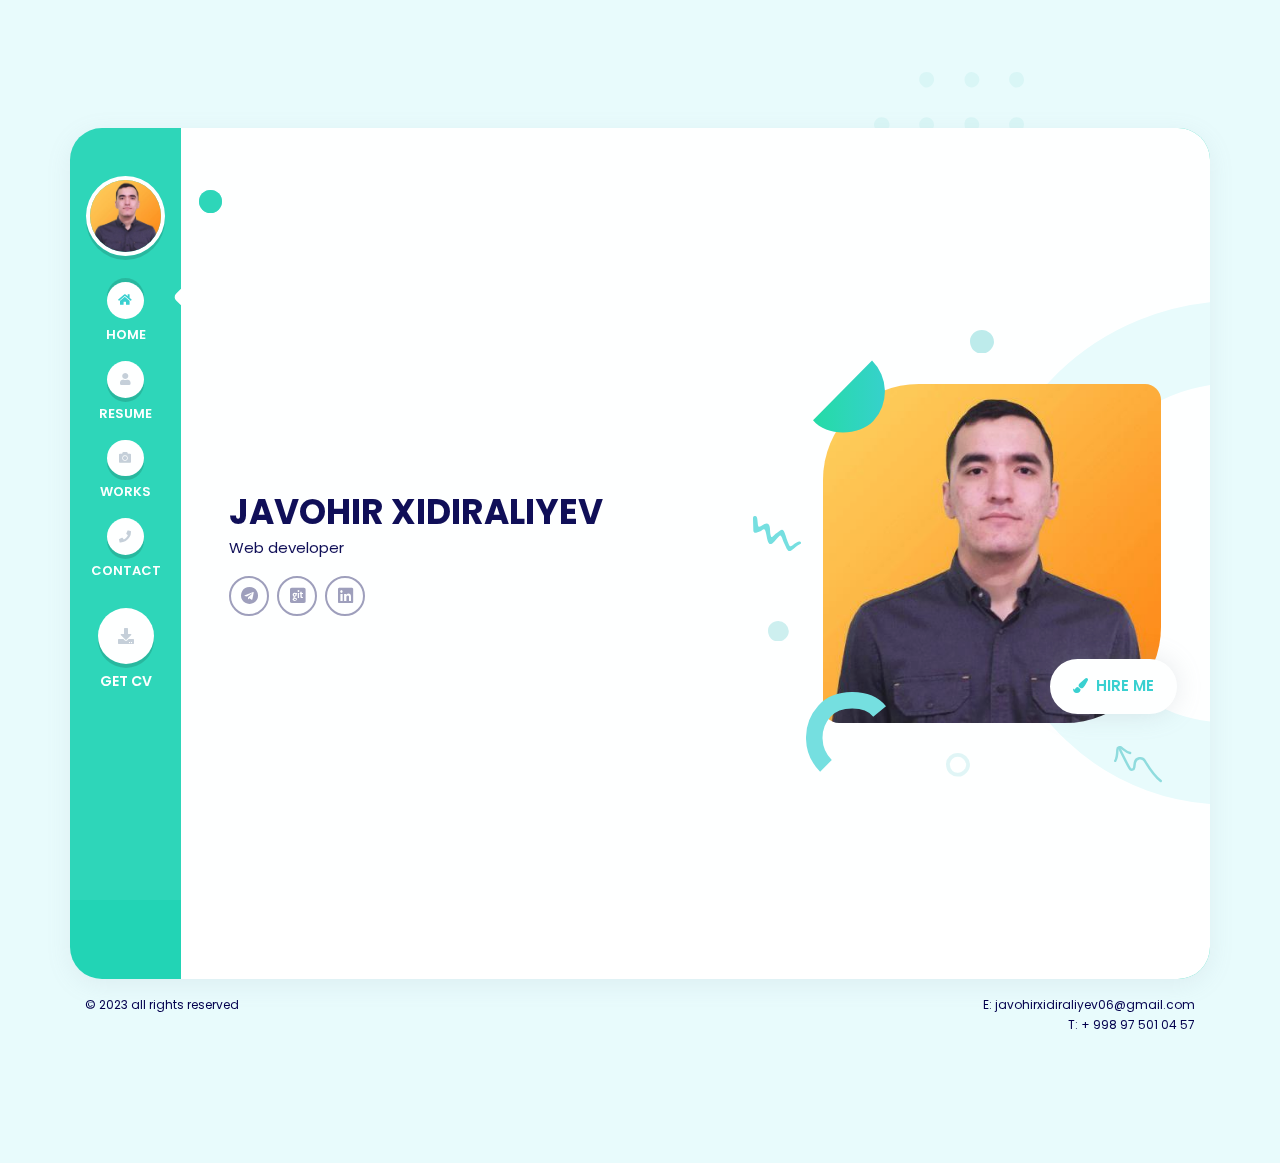
==== commit 099d2d4b: "add telegram github link" ====
--- a/index.html
+++ b/index.html
@@ -231,24 +231,20 @@
                         </h1>
                         <p class="mb-0 lead">Web developer</p>
                         <ul class="list-inline  mb-0 mt-3">
-                           <li class="list-inline-item  radius-2 mr-1 mb-2 mb-lg-0">
-                              <a class=" btn btn-round brd btn-icon" href="#">
-                              <i class="fab fa-facebook-square btn-icon-inner"></i>
-                              </a>
-                           </li>
+                           
                            <li class="list-inline-item mr-1  radius-2 mb-2 mb-lg-0">
-                              <a class=" btn btn-round brd btn-icon" href="#">
-                              <i class="fab fa-twitter-square btn-icon-inner"></i>
+                              <a class=" btn btn-round brd btn-icon" href="https://t.me/xidiraliyev_javohir">
+                              <i class="fab fa-telegram btn-icon-inner"></i>
                               </a>
                            </li>
                            <li class="list-inline-item mr-1  radius-2 mb-2 mb-lg-0">
-                              <a class=" btn btn-round brd btn-icon" href="#">
+                              <a class=" btn btn-round brd btn-icon" href="https://github.com/Xidiraliyev">
                               <i class="fab fa-git-square btn-icon-inner"></i>
                               </a>
                            </li>
                            <li class="list-inline-item  radius-2  mb-2 mb-lg-0">
-                              <a class=" btn btn-round brd btn-icon" href="#">
-                              <i class="fab fa-google-plus-square btn-icon-inner"></i>
+                              <a class=" btn btn-round brd btn-icon" href="https://www.linkedin.com/in/javohir-xidiraliyev-816505229/">
+                              <i class="fab fa-linkedin btn-icon-inner"></i>
                               </a>
                            </li>
                         </ul>
--- a/css/main.css
+++ b/css/main.css
@@ -1,10 +1,4 @@
-/* 
-
-It's me - Premium Resume/ CV/ Vcard Html Template
-Copyright 2022  www.mutationmedia.net 
-Created by : mutationthemes  
-
-*/
+
 
 /* Table of Content ================================================== 
 
